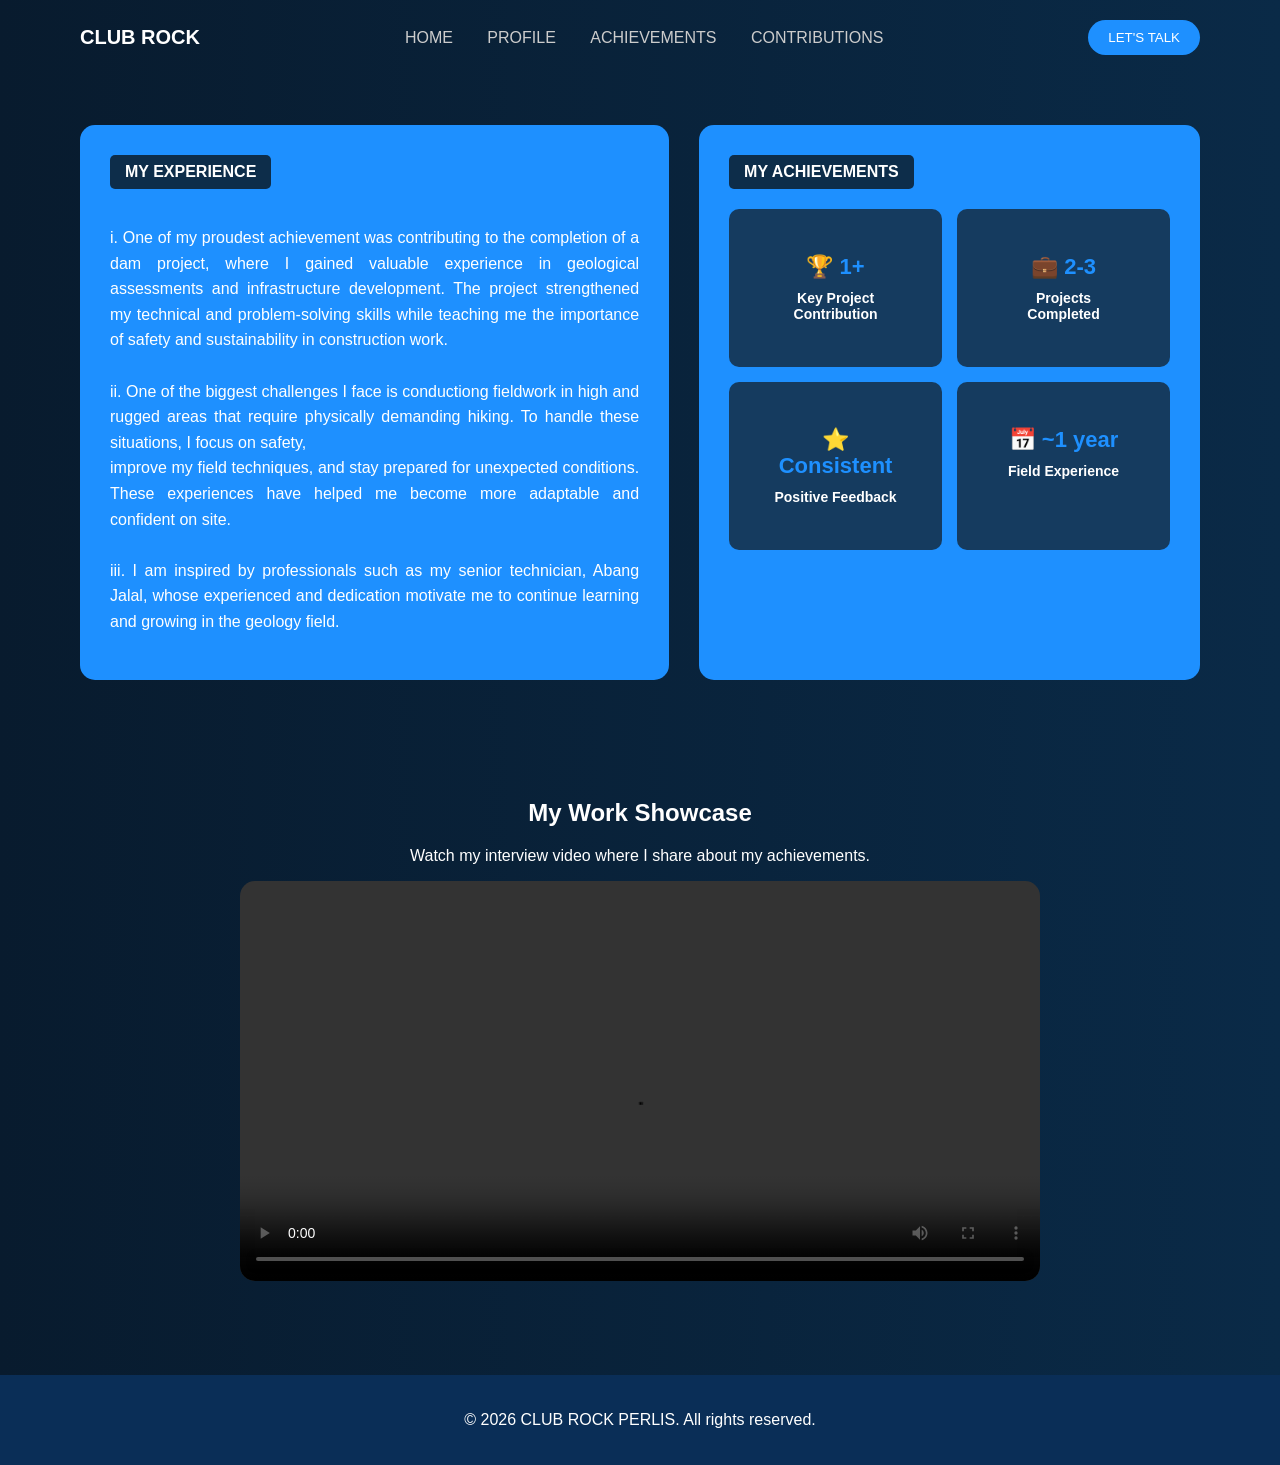
==== achievement.html @ bb1789b1 "Add files via upload" ====
<!DOCTYPE html>
<html lang="en">
<head>
  <meta charset="UTF-8">
  <title>Achievements Club Rock </title>
  <link rel="stylesheet" href="achievement.css">
</head>
<body>

<header>
  <div class="logo">CLUB ROCK</div>

  <nav>
    <a href="index.html">HOME</a>
    <a href="profile.html">PROFILE</a>
    <a href="achievement.html">ACHIEVEMENTS</a>
    <a href="contribution.html">CONTRIBUTIONS</a>
  </nav>

 <button class="btn" onclick="location.href='https://web.whatsapp.com/'">LET'S TALK</button>
</header>

<section class="main-content">
  <div class="experience-box">
    <div class="tag">MY EXPERIENCE</div>
    <div class="experience-text">
       <p> i. One of my proudest achievement was contributing to the completion of a dam project, 
        where I gained valuable experience in geological assessments and infrastructure development.
      The project strengthened my technical and problem-solving skills while teaching me the importance
      of safety and sustainability in construction work.<br>
      <br>

      ii. One of the biggest challenges I face is conductiong fieldwork in high and rugged areas that require physically demanding hiking.
      To handle these situations, I focus on safety, <br>improve my field techniques, and stay prepared for unexpected conditions. 
      These experiences have helped me become more adaptable and confident on site.<br>
      <br>

      iii. I am inspired by professionals such as my senior technician, Abang Jalal, 
      whose experienced and dedication motivate me to continue learning and growing in the geology field.<br>
    </p>
    </div>
  </div>

  <div class="achievement-box">
    <div class="tag">MY ACHIEVEMENTS</div>
    <div class="cards">
      <div class="card">
        <h2>🏆 1+</h2>
        <h3>Key Project Contribution</h3>
      </div>
      <div class="card">
        <h2>💼 2-3</h2>
        <h3>Projects Completed</h3>
      </div>
      <div class="card">
        <h2>⭐ Consistent</h2>
        <h3>Positive Feedback</h3>
      </div>
      <div class="card">
        <h2>📅 ~1 year</h2>
        <h3>Field Experience</h3>
      </div>
    </div>
  </div>
</section>

<section class="video-section">
  <h2>My Work Showcase</h2>
  <p>Watch my interview video where I share about my achievements.</p>

  <div class="video-container">
    
     <video controls>
      <source src="video.mp4" type="video/mp4">
    </video>

  </div>
</section>

 <footer>
    <p>&copy; 2026 CLUB ROCK PERLIS. All rights reserved.</p>
  </footer>
  
</body>
</html>
---- achievement.css ----
html, body {
  margin: 0;
  padding: 0;
  box-sizing: border-box;
  font-family: Arial, sans-serif;
  background: linear-gradient(90deg, #081b2e, #0a2a47);
  color: white;
}

header {
  display: flex;
  justify-content: space-between;
  align-items: center;
  padding: 20px 80px;
}

.logo {
  font-weight: bold;
  font-size: 20px;
}

nav a {
  margin: 0 15px;
  text-decoration: none;
  color: #ccc;
}

nav a:hover {
  color: white;
}

.btn {
  background: #1e90ff;
  border: none;
  padding: 10px 20px;
  border-radius: 25px;
  color: white;
  cursor: pointer;
}

.main-content {
  display: flex;             
  justify-content: center;   
  align-items: stretch;      
  gap: 30px;                
  padding: 50px 80px;
}

.experience-box {
  flex: 1.2;                 
  background-color: #1e90ff;
  border-radius: 15px;
  padding: 30px;
}

.experience-text p {
  text-align: justify;
  line-height: 1.6;
  margin-bottom: 15px;
}

.achievement-box {
  flex: 1;                   
  background-color: #1e90ff;
  border-radius: 15px;
  padding: 30px;
}

.tag {
  background: #0d2d4a;
  padding: 8px 15px;
  display: inline-block;
  border-radius: 5px;
  font-weight: bold;
  margin-bottom: 20px;
}

.cards {
  display: grid;
  grid-template-columns: repeat(2, 1fr); 
  gap: 15px;
}

.card {
  background: #153b5f;
  padding: 45px;
  border-radius: 10px;
  text-align: center;
}

.card h2 {
  font-size: 22px;
  color: #1e90ff;
  margin: 0;
}

.card h3 {
  font-size: 14px;
  margin: 10px 0 0 0;
}

.video-section {
  text-align: center;
  padding: 50px 80px;
}

.video-container video {
  width: 100%;
  max-width: 800px;
  border-radius: 15px;
}

footer {
  text-align: center;
  padding: 20px;
  background-color: #0a2e57;
  margin-top: 40px;
}
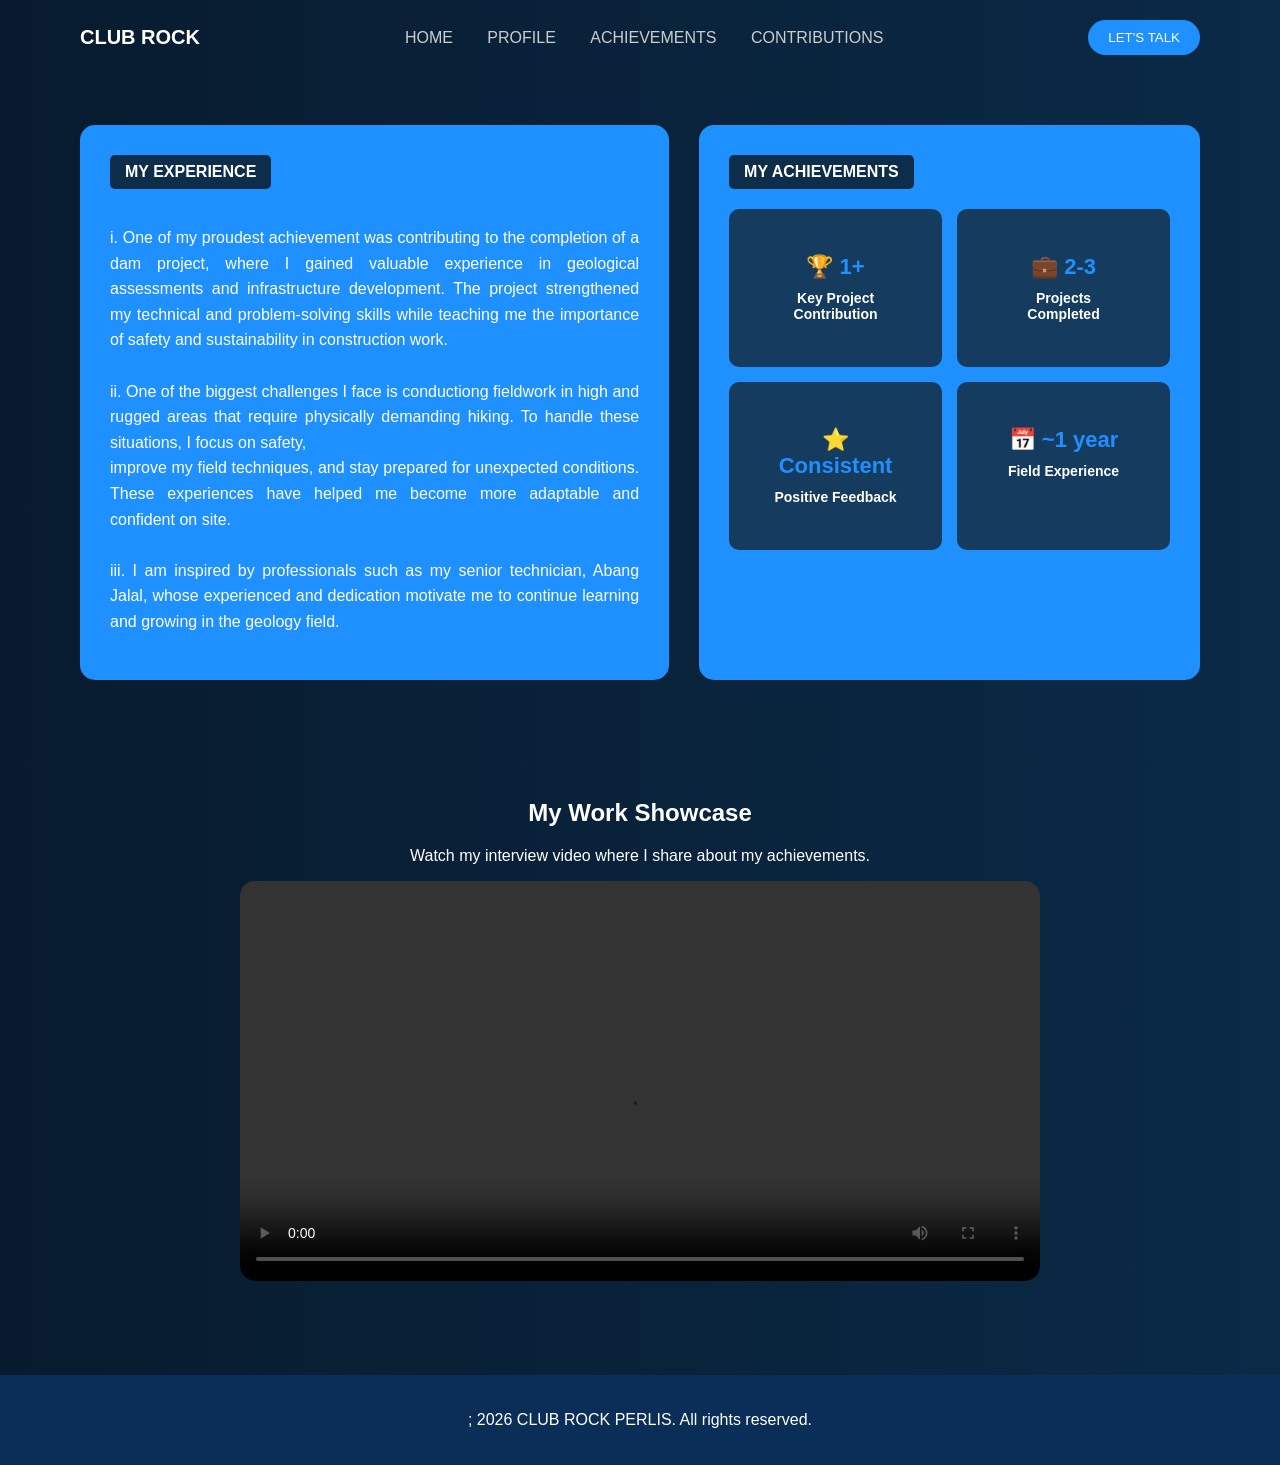
==== commit f553b39d: "Add files via upload" ====
--- a/achievement.html
+++ b/achievement.html
@@ -78,7 +78,7 @@
 </section>
 
  <footer>
-    <p>&copy; 2026 CLUB ROCK PERLIS. All rights reserved.</p>
+    <p>; 2026 CLUB ROCK PERLIS. All rights reserved.</p>
   </footer>
   
 </body>
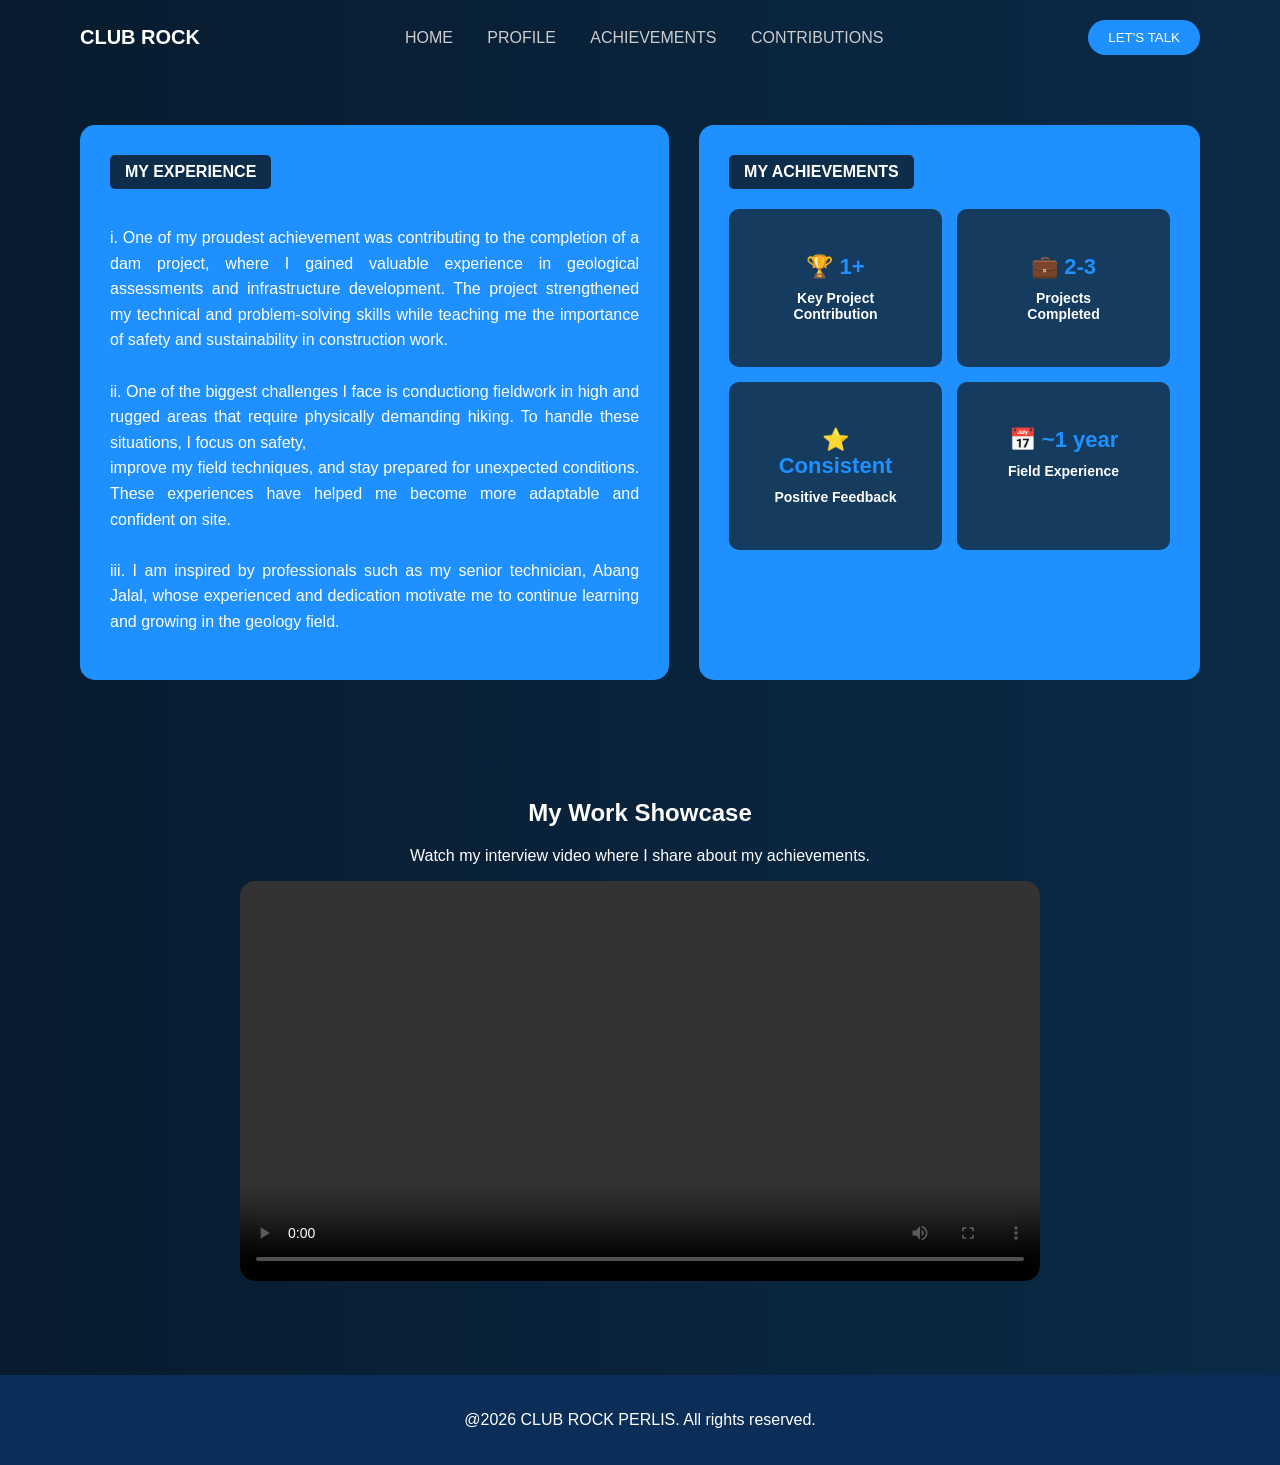
==== commit 737fa9a3: "Add files via upload" ====
--- a/achievement.html
+++ b/achievement.html
@@ -71,14 +71,14 @@
   <div class="video-container">
     
      <video controls>
-      <source src="video.mp4" type="video/mp4">
+      <source src="video iv.mp4" type="video/mp4">
     </video>
 
   </div>
 </section>
 
  <footer>
-    <p>; 2026 CLUB ROCK PERLIS. All rights reserved.</p>
+    <p>@2026 CLUB ROCK PERLIS. All rights reserved.</p>
   </footer>
   
 </body>
